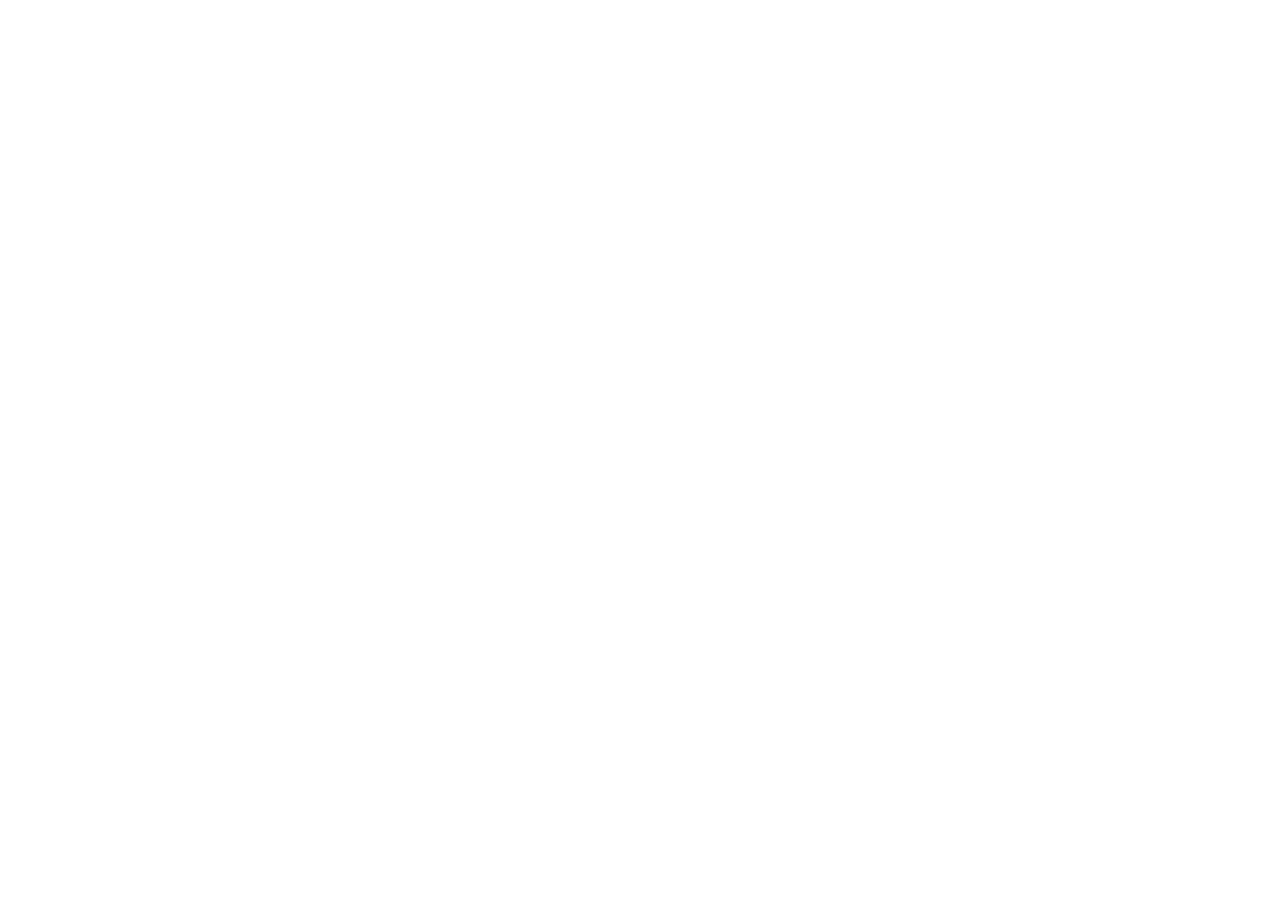
==== signup_form/index.html @ 9a977df1 "Signup form repo setup" ====
<!DOCTYPE html>
<html lang="en">
<head>
  <meta charset="UTF-8">
  <meta name="viewport" content="width=device-width, initial-scale=1.0">
  <title>Document</title>
  <link rel="stylesheet" href="styles.css">
</head>
<body>
  
</body>
</html>
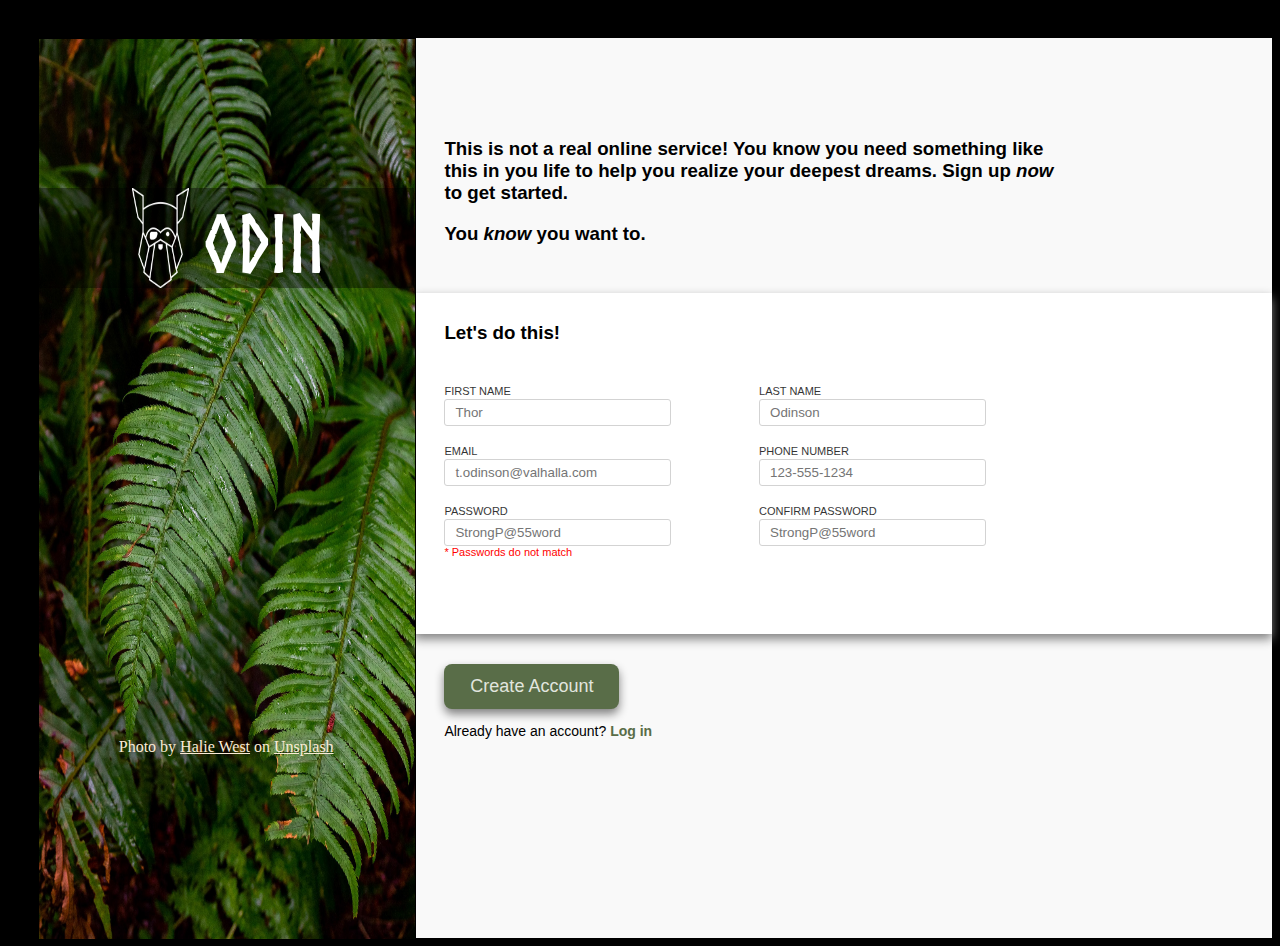
==== commit d895cf64: "Finished the sign up form" ====
--- a/signup_form/index.html
+++ b/signup_form/index.html
@@ -7,6 +7,79 @@
   <link rel="stylesheet" href="styles.css">
 </head>
 <body>
-  
+  <div class="container">
+    <div class="sidebar">
+      <img src="halie-west-25xggax4bSA-unsplash.jpg" alt="Fern image" class="sidebar-img">
+      <div class="odin-line-art">
+        <img src="odin-lined.png" alt="Odin line art" id="odin-art">
+        <p id="odin">ODIN</p>
+      </div>
+      <p class="credit">Photo by <a class="credit-a" href="https://unsplash.com/@haliewestphoto">Halie West</a> on <a class="credit-a" href="https://unsplash.com/photos/25xggax4bSA">Unsplash</a></p>
+    </div>
+    <div class="main-content">
+      <div class="instructions-wrapper">
+        <h3 class="instructions">
+          This is not a real online service! You know you need something like this in you life to help you realize your deepest dreams. Sign up <em>now</em> to get started.</h3>
+        <h3>You <em>know</em> you want to.</h3> 
+      </div>
+      <div class="form-wrapper">
+        <h3>Let's do this!</h3> 
+        <br>
+        <form action="index.html" class="form" method="get">
+          <div class="top-form">
+            <div class="input-flex">
+              <label for="fname">FIRST NAME</label>
+              <input type="text" 
+                id="fname" 
+                placeholder="Thor" 
+                pattern="^([A-Za-z,\-\s]{3,20})">
+            </div>
+            <div class="input-flex">
+              <label for="lname">LAST NAME</label>
+              <input type="text" 
+                id="lname" 
+                placeholder="Odinson" 
+                pattern="^([A-Za-z,\-\s]{3,20})">
+            </div>
+          </div>
+          <div class="mid-form">
+            <div class="input-flex">
+              <label for="email">EMAIL</label>
+              <input type="email" 
+              id="email"
+              placeholder="t.odinson@valhalla.com">
+            </div>
+            <div class="input-flex">
+              <label for="phone">PHONE NUMBER</label>
+              <input type="tel" 
+                id="phone"
+                pattern="[0-9]{3}-[0-9]{3}-[0-9]{4}"
+                placeholder="123-555-1234">
+            </div>
+          </div>
+          <div class="bottom-form">
+            <div class="input-flex">  
+              <label for="password">PASSWORD</label>
+              <input type="text" 
+                pattern=".{8,}" 
+                id="password"
+                placeholder="StrongP@55word"
+                class="password">
+              <!-- <p class="password-instructions">Passwords must include at least 8 characters.</p> -->
+              <p class="invalid">* Passwords do not match</p>
+            </div>
+            <div class="input-flex">
+              <label for="confirm-passowrd">CONFIRM PASSWORD</label>
+              <input type="text" id="confirm-password" pattern=".{8,}" placeholder="StrongP@55word">
+            </div>  
+          </div>
+      </div>
+      <div class="submit-form">
+        <button>Create Account</button>
+      </form>
+      </div>
+      <div class="already"><p>Already have an account? <a href="index.html">Log in</a></p></div>
+    </div>
+  </div>
 </body>
 </html>--- a/signup_form/styles.css
+++ b/signup_form/styles.css
@@ -0,0 +1,180 @@
+body {
+  color: black;
+  background-color: black;
+}
+
+form {
+  display: inline-block;
+}
+
+input[type=text], input[type=email], input[type=tel] {
+  display: inline-block;
+  width: 100%;
+  border: 1px solid lightgray;
+  border-radius: 3px;
+  padding: 5px 0px 5px 10px;
+}
+
+input:focus {
+  outline: 1px solid blue;
+  box-shadow: 0px 2px 10px grey;
+}
+
+input:invalid {
+  outline: 1px solid red;
+}
+
+label {
+  font-size: 11px;
+  opacity: 0.8;
+}
+
+.credit-a {
+  color: antiquewhite;
+}
+
+.container {
+  display: flex;
+  flex-direction: rows;
+  padding-top: 30px;
+  padding-left: 30px;
+  height: 900px;
+  max-width: 1250px;
+}
+
+.sidebar {
+  max-width: 500px;
+  position: relative;
+  top: 0;
+  left: 0;
+}
+
+.sidebar-img {
+  max-width: 100%;
+  height: 900px;
+  position: relative;
+  top: 0;
+  left: 0;
+  border: 1px solid #000000;
+}
+
+.odin-line-art {
+  display: flex;
+  flex-direction: row;
+  position: absolute;
+  top: 150px;
+  left: 0px;
+  color: white;
+  font-family: "Norse Bold", Calibri, Verdana, Geneva, Tahoma, sans-serif;
+  font-size: 5rem;
+  background-color: rgba(0, 0, 0, 0.4);
+  width: 100%;
+  max-height: 100px;
+}
+
+.top-form {
+  display: flex;
+  gap: 100px;
+}
+
+.mid-form {
+  display: flex;
+  gap: 100px;
+}
+
+.bottom-form {
+  display: flex;
+  gap: 100px;
+}
+
+.input-flex {
+  width: 35%;
+  margin-bottom: 15px;
+}
+
+#odin {
+  margin-top: 4%;
+  margin-left: 15px;
+}
+
+#odin-art {
+  margin-left: 25%;
+  max-width: 15%;
+}
+
+.credit {
+  position: absolute;
+  text-align: center;
+  top:700px;
+  width: 100%;
+  color:antiquewhite;
+  margin: auto;
+}
+
+.main-content {
+  background-color: #f9f9f9;
+  font-family: Arial, Helvetica, sans-serif;
+  max-width: 900px;
+}
+
+.instructions-wrapper {
+  margin-top: 100px;
+  margin-left: 30px;
+  margin-right: 25%;
+  padding-bottom: 30px;
+}
+
+.form-wrapper {
+  padding-top: 10px;
+  background-color: white;
+  box-shadow: 0px 5px 10px grey;
+  padding-left: 30px;
+  padding-right: 25%;
+  padding-bottom: 50px;
+}
+
+.password-instructions {
+  font-size: 11px;
+  opacity: 0.8;
+}
+
+.submit-form {
+  padding-top: 30px;
+  padding-left: 30px;
+}
+
+.already {
+  padding-left: 30px;
+}
+
+@font-face {
+  font-family: "Norse Bold";
+  src: url('Norse-Bold.otf');
+}
+
+.invalid {
+  color: red;
+  font-size: 11px;
+  margin-top: 0px;
+}
+
+button {
+  background-color: #596d48;
+  color: #e1e5de;
+  height: 45px;
+  width: 175px;
+  border-radius: 8px;
+  font-size: 18px;
+  box-shadow: 0px 5px 10px grey;
+  border: none;
+}
+
+.already {
+  font-size: 14px;
+}
+
+.already a {
+  color: #596d48;
+  text-decoration: none;
+  font-weight: bold;
+}